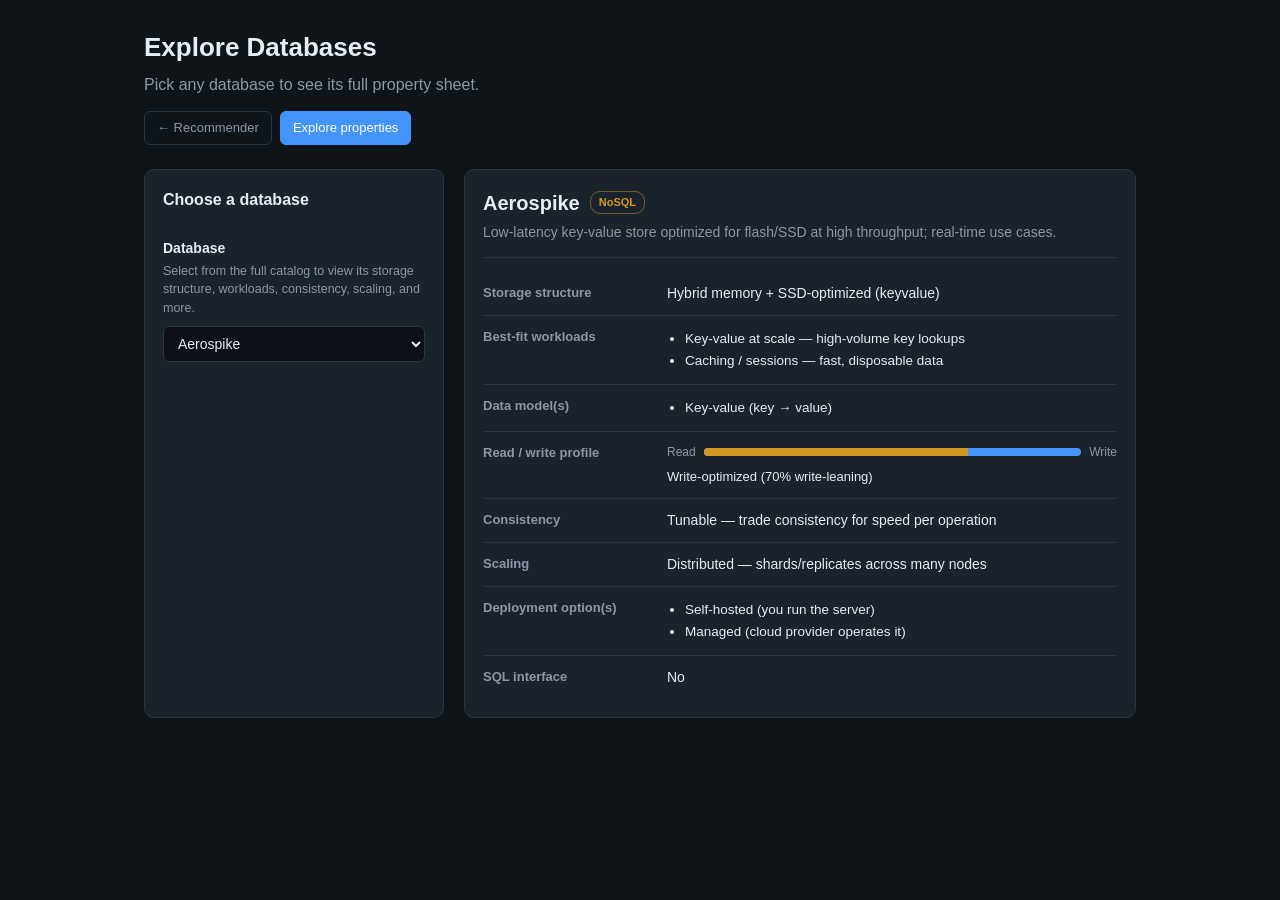
==== explore.html @ 7c88029b "Add database explorer page with per-database property sheets - New explore.html + explore.js: pick a" ====
<!DOCTYPE html>
<html lang="en">
<head>
  <meta charset="UTF-8" />
  <meta name="viewport" content="width=device-width, initial-scale=1.0" />
  <title>Explore Databases</title>
  <link rel="stylesheet" href="style.css" />
</head>
<body>
  <header>
    <h1>Explore Databases</h1>
    <p class="tagline">Pick any database to see its full property sheet.</p>
    <nav class="nav">
      <a href="index.html">&#8592; Recommender</a>
      <a href="explore.html" class="active">Explore properties</a>
    </nav>
  </header>

  <main>
    <section class="panel knobs">
      <h2>Choose a database</h2>
      <div class="field">
        <label for="dbPicker">Database</label>
        <p class="hint">Select from the full catalog to view its storage structure, workloads, consistency, scaling, and more.</p>
        <select id="dbPicker"></select>
      </div>
    </section>

    <section class="panel" id="detail"></section>
  </main>

  <script src="catalog.js"></script>
  <script src="explore.js"></script>
</body>
</html>
---- style.css ----
:root {
  --bg: #0f1419;
  --panel: #1a222c;
  --border: #2a3542;
  --text: #e6edf3;
  --muted: #8b98a5;
  --accent: #4493f8;
  --great: #3fb950;
  --good: #4493f8;
  --ok: #d29922;
  --weak: #6e7681;
}

* { box-sizing: border-box; }

body {
  margin: 0;
  font-family: -apple-system, Segoe UI, Roboto, Helvetica, Arial, sans-serif;
  background: var(--bg);
  color: var(--text);
  line-height: 1.5;
}

header {
  padding: 28px 24px 8px;
  max-width: 1040px;
  margin: 0 auto;
}

header h1 { margin: 0; font-size: 26px; }
.tagline { color: var(--muted); margin: 6px 0 0; }

.nav {
  display: flex;
  gap: 8px;
  margin-top: 14px;
}

.nav a {
  font-size: 13px;
  color: var(--muted);
  text-decoration: none;
  padding: 6px 12px;
  border: 1px solid var(--border);
  border-radius: 6px;
}

.nav a:hover { color: var(--text); border-color: var(--accent); }

.nav a.active {
  color: #fff;
  background: var(--accent);
  border-color: var(--accent);
}

main {
  display: grid;
  grid-template-columns: 300px 1fr;
  gap: 20px;
  max-width: 1040px;
  margin: 16px auto 48px;
  padding: 0 24px;
}

@media (max-width: 760px) {
  main { grid-template-columns: 1fr; }
}

.panel {
  background: var(--panel);
  border: 1px solid var(--border);
  border-radius: 10px;
  padding: 18px;
}

.knobs h2, #results h2 { margin: 0 0 14px; font-size: 16px; }

.intro {
  font-size: 12.5px;
  color: var(--muted);
  margin: 0 0 8px;
  padding-bottom: 12px;
  border-bottom: 1px solid var(--border);
}

.field {
  padding: 12px 0;
  border-bottom: 1px solid var(--border);
}
.field:last-of-type { border-bottom: none; }

.knobs label {
  display: block;
  font-size: 14px;
  color: var(--text);
  font-weight: 600;
  margin: 0 0 3px;
}

.hint {
  font-size: 12.5px;
  color: var(--muted);
  margin: 0 0 8px;
}

.knobs label.check {
  display: flex;
  align-items: center;
  gap: 8px;
  color: var(--text);
  margin: 0 0 6px;
}

.knobs select {
  width: 100%;
  padding: 8px 10px;
  background: #0d1117;
  color: var(--text);
  border: 1px solid var(--border);
  border-radius: 6px;
  font-size: 14px;
}

details {
  margin-top: 8px;
}

details summary {
  cursor: pointer;
  font-size: 12.5px;
  color: var(--accent);
  list-style: none;
  user-select: none;
}

details summary::-webkit-details-marker { display: none; }
details summary::before { content: "\25b8  "; }
details[open] summary::before { content: "\25be  "; }

details dl {
  margin: 8px 0 2px;
  padding: 10px 12px;
  background: #0d1117;
  border: 1px solid var(--border);
  border-radius: 6px;
}

details dt {
  font-size: 12.5px;
  font-weight: 600;
  color: var(--text);
  margin-top: 8px;
}
details dt:first-child { margin-top: 0; }

details dd {
  margin: 2px 0 0;
  font-size: 12.5px;
  color: var(--muted);
  line-height: 1.45;
}

#recommend {
  margin-top: 20px;
  width: 100%;
  padding: 10px;
  background: var(--accent);
  color: #fff;
  border: none;
  border-radius: 6px;
  font-size: 14px;
  font-weight: 600;
  cursor: pointer;
}

#recommend:hover { background: #3a82e0; }

.card {
  border: 1px solid var(--border);
  border-radius: 8px;
  padding: 14px;
  margin-bottom: 12px;
  background: #0d1117;
}

.card-head {
  display: flex;
  align-items: center;
  gap: 10px;
}

.rank { color: var(--muted); font-size: 13px; }
.name { font-weight: 600; font-size: 16px; flex: 1; }

.pct { font-weight: 700; font-size: 16px; }
.pct.great { color: var(--great); }
.pct.good { color: var(--good); }
.pct.ok { color: var(--ok); }
.pct.weak { color: var(--weak); }

.bar {
  height: 6px;
  background: var(--border);
  border-radius: 4px;
  overflow: hidden;
  margin: 8px 0;
}

.bar-fill { height: 100%; border-radius: 4px; }
.bar-fill.great { background: var(--great); }
.bar-fill.good { background: var(--good); }
.bar-fill.ok { background: var(--ok); }
.bar-fill.weak { background: var(--weak); }

.struct { font-size: 12px; color: var(--accent); margin-top: 2px; }
.summary { font-size: 13px; color: var(--muted); margin-top: 4px; }

.reasons {
  display: flex;
  flex-wrap: wrap;
  gap: 6px;
  margin-top: 10px;
}

.chip {
  font-size: 12px;
  padding: 3px 8px;
  border-radius: 12px;
  border: 1px solid var(--border);
}

.chip.pro { color: var(--great); border-color: rgba(63, 185, 80, 0.4); }
.chip.con { color: #f85149; border-color: rgba(248, 81, 73, 0.4); }

/* Explore page: property sheet */
.detail-head {
  display: flex;
  align-items: center;
  gap: 10px;
  margin-bottom: 4px;
}
.detail-head h2 { margin: 0; font-size: 20px; }

.tag {
  font-size: 11px;
  font-weight: 700;
  padding: 2px 8px;
  border-radius: 10px;
}
.tag.sql { color: var(--accent); border: 1px solid rgba(68, 147, 248, 0.5); }
.tag.nosql { color: var(--ok); border: 1px solid rgba(210, 153, 34, 0.5); }

.detail-summary {
  color: var(--muted);
  font-size: 14px;
  margin: 0 0 14px;
  padding-bottom: 14px;
  border-bottom: 1px solid var(--border);
}

.prop {
  display: grid;
  grid-template-columns: 170px 1fr;
  gap: 14px;
  padding: 11px 0;
  border-bottom: 1px solid var(--border);
}
.prop:last-child { border-bottom: none; }

.prop-key {
  font-size: 13px;
  color: var(--muted);
  font-weight: 600;
}
.prop-val { font-size: 14px; color: var(--text); }

.prop-list { margin: 0; padding-left: 18px; }
.prop-list li { margin: 2px 0; font-size: 13.5px; }

.rw {
  display: flex;
  align-items: center;
  gap: 8px;
  font-size: 12px;
  color: var(--muted);
}
.rw-bar {
  flex: 1;
  height: 8px;
  background: var(--good);
  border-radius: 4px;
  overflow: hidden;
  position: relative;
}
.rw-fill {
  height: 100%;
  background: var(--ok);
}
.rw-label { font-size: 13px; color: var(--text); margin-top: 6px; }

@media (max-width: 520px) {
  .prop { grid-template-columns: 1fr; gap: 4px; }
}
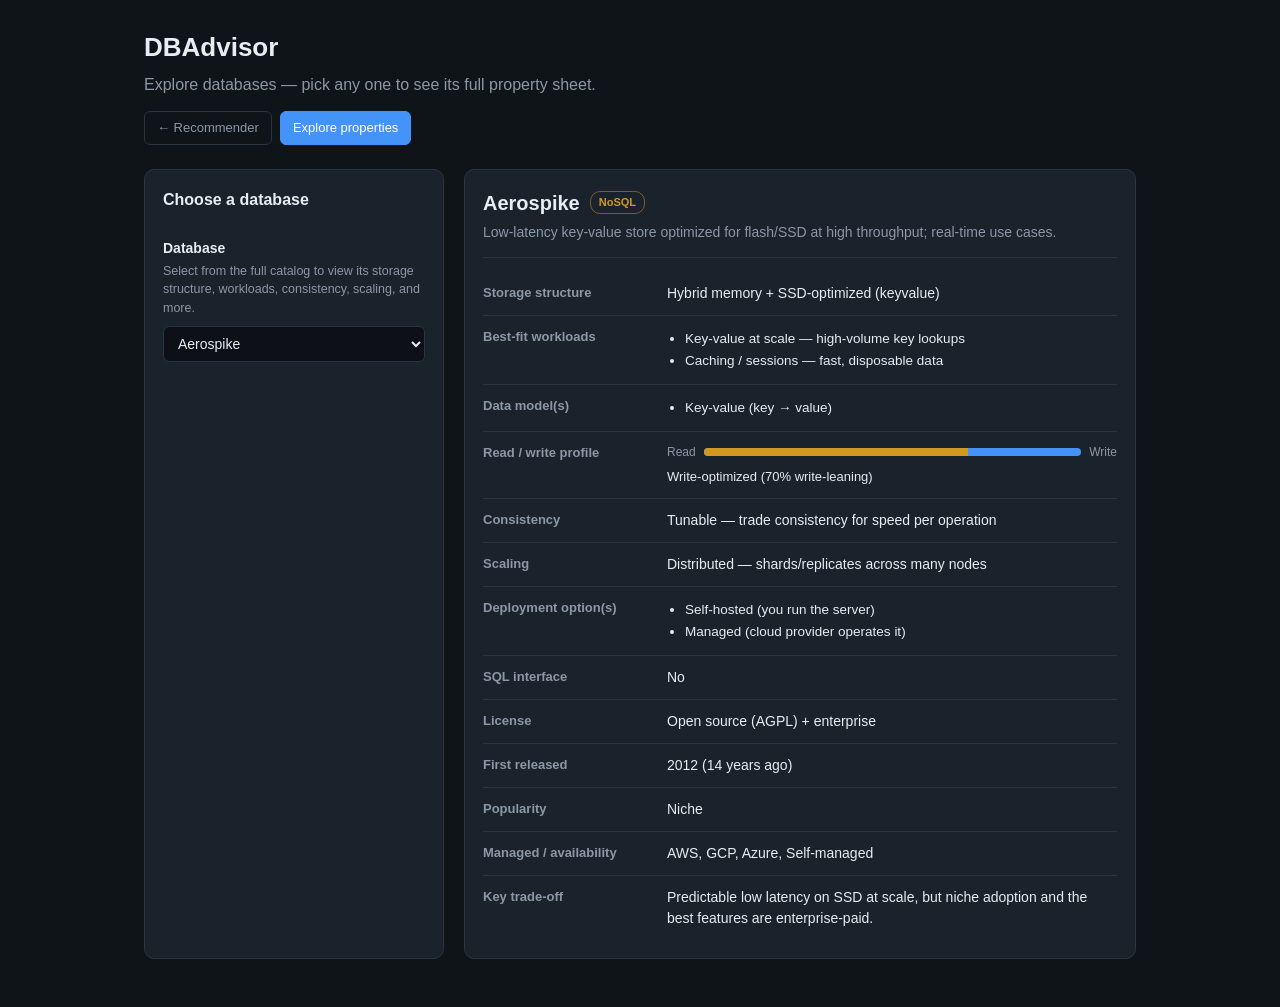
==== commit 002079f1: "Rename project to DBAdvisor - Update README title, page titles, and headers to DBAdvisor branding - " ====
--- a/explore.html
+++ b/explore.html
@@ -3,13 +3,13 @@
 <head>
   <meta charset="UTF-8" />
   <meta name="viewport" content="width=device-width, initial-scale=1.0" />
-  <title>Explore Databases</title>
+  <title>DBAdvisor — Explore Databases</title>
   <link rel="stylesheet" href="style.css" />
 </head>
 <body>
   <header>
-    <h1>Explore Databases</h1>
-    <p class="tagline">Pick any database to see its full property sheet.</p>
+    <h1>DBAdvisor</h1>
+    <p class="tagline">Explore databases — pick any one to see its full property sheet.</p>
     <nav class="nav">
       <a href="index.html">&#8592; Recommender</a>
       <a href="explore.html" class="active">Explore properties</a>
--- a/style.css
+++ b/style.css
@@ -191,6 +191,8 @@
 
 .rank { color: var(--muted); font-size: 13px; }
 .name { font-weight: 600; font-size: 16px; flex: 1; }
+a.name { color: var(--text); text-decoration: none; }
+a.name:hover { color: var(--accent); text-decoration: underline; }
 
 .pct { font-weight: 700; font-size: 16px; }
 .pct.great { color: var(--great); }
@@ -214,6 +216,35 @@
 
 .struct { font-size: 12px; color: var(--accent); margin-top: 2px; }
 .summary { font-size: 13px; color: var(--muted); margin-top: 4px; }
+
+.meta {
+  display: flex;
+  flex-wrap: wrap;
+  gap: 6px 10px;
+  margin-top: 8px;
+}
+.meta-item {
+  font-size: 11.5px;
+  color: var(--muted);
+  background: #161b22;
+  border: 1px solid var(--border);
+  border-radius: 4px;
+  padding: 2px 7px;
+}
+
+.tradeoff {
+  font-size: 12.5px;
+  color: var(--text);
+  margin-top: 10px;
+  padding: 8px 10px;
+  background: rgba(210, 153, 34, 0.08);
+  border-left: 3px solid var(--ok);
+  border-radius: 0 4px 4px 0;
+  line-height: 1.45;
+}
+.tradeoff strong { color: var(--ok); }
+
+.tradeoff-inline { color: var(--text); }
 
 .reasons {
   display: flex;
